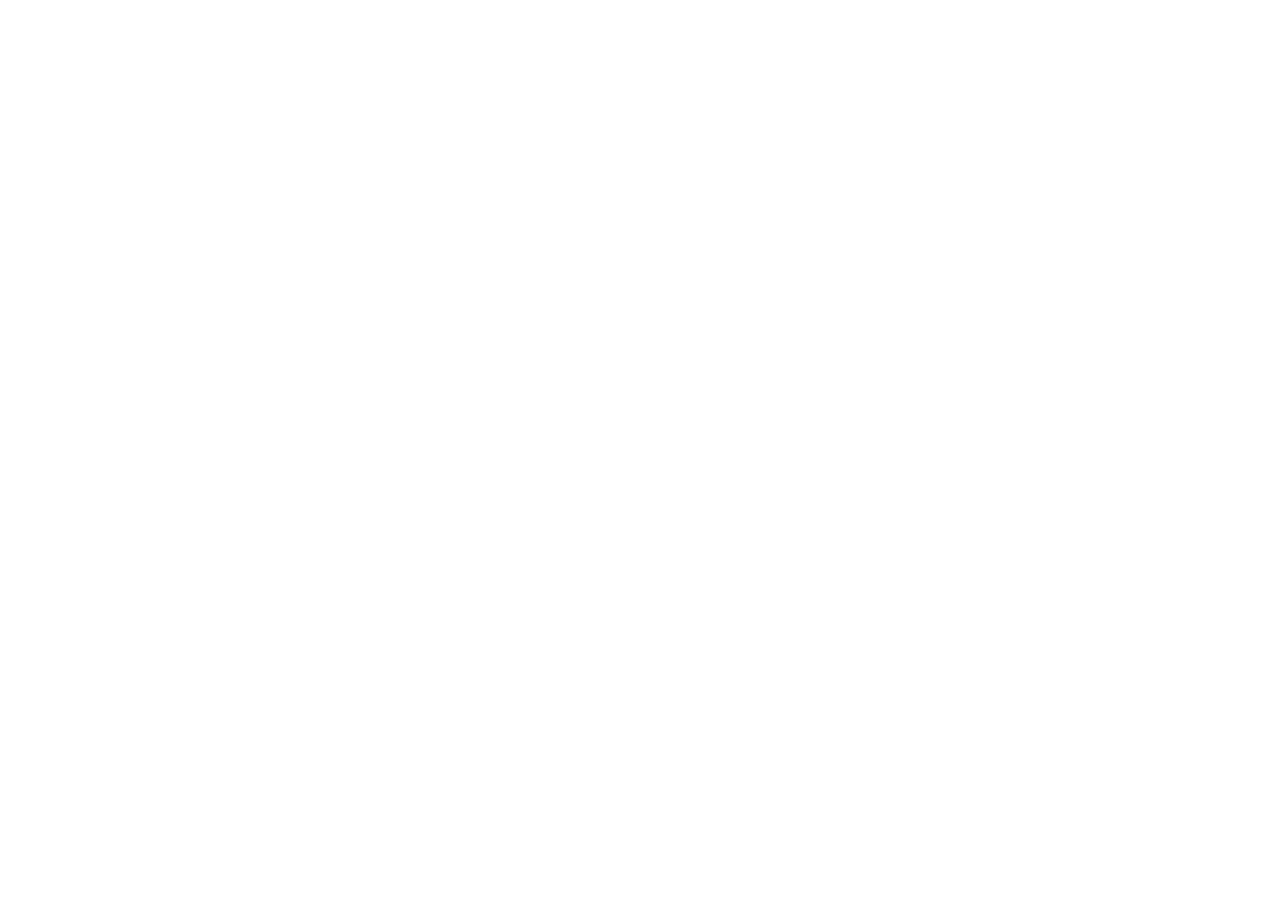
==== index.html @ 91ab228a "Tambah kerangka halaman beranda" ====
<!DOCTYPE html>
<html lang="id">

<head>
    <meta charset="UTF-8">
    <meta name="viewport" content="width=device-width, initial-scale=1.0">
    <meta name="description" content="Katalog kain dan busana Sasirangan khas Banjarmasin karya pengrajin lokal.">
    <title>Sasirangan Banua | Kain Khas Banjar</title>
</head>

<body>

</body>

</html>
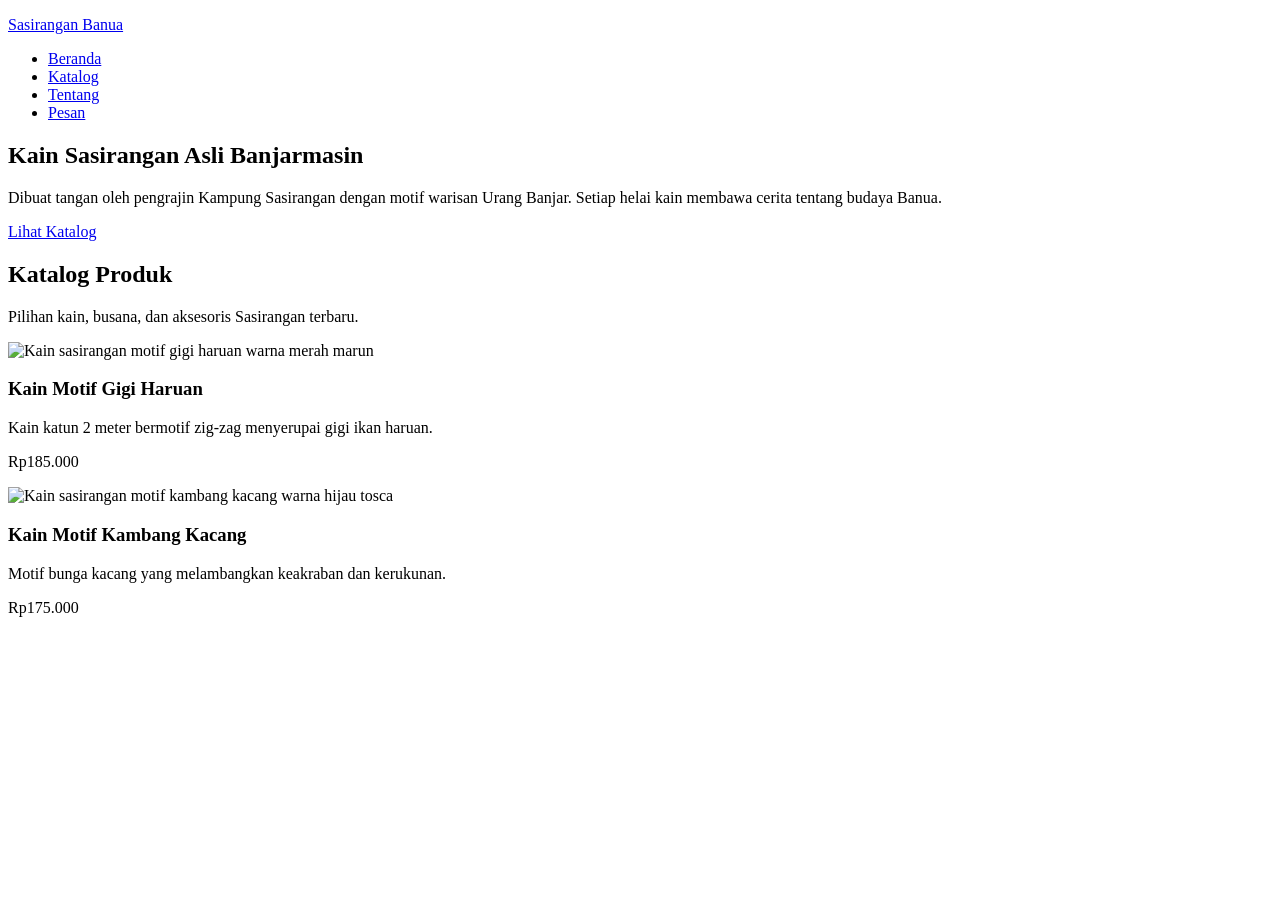
==== commit be0930b8: "Tambah hero dan katalog 6 produk" ====
--- a/index.html
+++ b/index.html
@@ -9,7 +9,55 @@
 </head>
 
 <body>
+    <!-- ========== HEADER & NAVIGASI ========== -->
+    <header class="header-situs">
+        <p class="logo"><a href="index.html">Sasirangan Banua</a></p>
+        <nav aria-label="Navigasi utama">
+            <ul class="menu">
+                <li><a href="index.html" aria-current="page">Beranda</a></li>
+                <li><a href="#katalog">Katalog</a></li>
+                <li><a href="#tentang">Tentang</a></li>
+                <li><a href="kontak.html">Pesan</a></li>
+            </ul>
+        </nav>
+    </header>
+    <main>
+        <!-- ========== HERO ========== -->
+        <section class="hero" id="beranda">
+            <h1>Kain Sasirangan Asli Banjarmasin</h1>
+            <p>Dibuat tangan oleh pengrajin Kampung Sasirangan dengan motif warisan Urang Banjar.
+                Setiap helai kain membawa cerita tentang budaya Banua.</p>
+            <a class="tombol" href="#katalog">Lihat Katalog</a>
+        </section>
+        <!-- ========== KATALOG ========== -->
+        <section class="bagian" id="katalog">
+            <h2>Katalog Produk</h2>
+            <p>Pilihan kain, busana, dan aksesoris Sasirangan terbaru.</p>
 
+            <div class="katalog-grid">
+                <article class="kartu">
+                    <img src="img/gigi-haruan.svg" alt="Kain sasirangan motif gigi haruan warna merah marun" width="600"
+                        height="400">
+                    <div class="kartu-isi">
+                        <h3>Kain Motif Gigi Haruan</h3>
+                        <p>Kain katun 2 meter bermotif zig-zag menyerupai gigi ikan haruan.</p>
+                        <p class="harga">Rp185.000</p>
+                    </div>
+                </article>
+
+                <article class="kartu">
+                    <img src="img/kambang-kacang.svg" alt="Kain sasirangan motif kambang kacang warna hijau tosca"
+                        width="600" height="400">
+                    <div class="kartu-isi">
+                        <h3>Kain Motif Kambang Kacang</h3>
+                        <p>Motif bunga kacang yang melambangkan keakraban dan kerukunan.</p>
+                        <p class="harga">Rp175.000</p>
+                    </div>
+                </article>
+
+                <!-- Tambahkan minimal 4 kartu lagi dengan pola yang sama -->
+            </div>
+        </section>
 </body>
 
 </html>
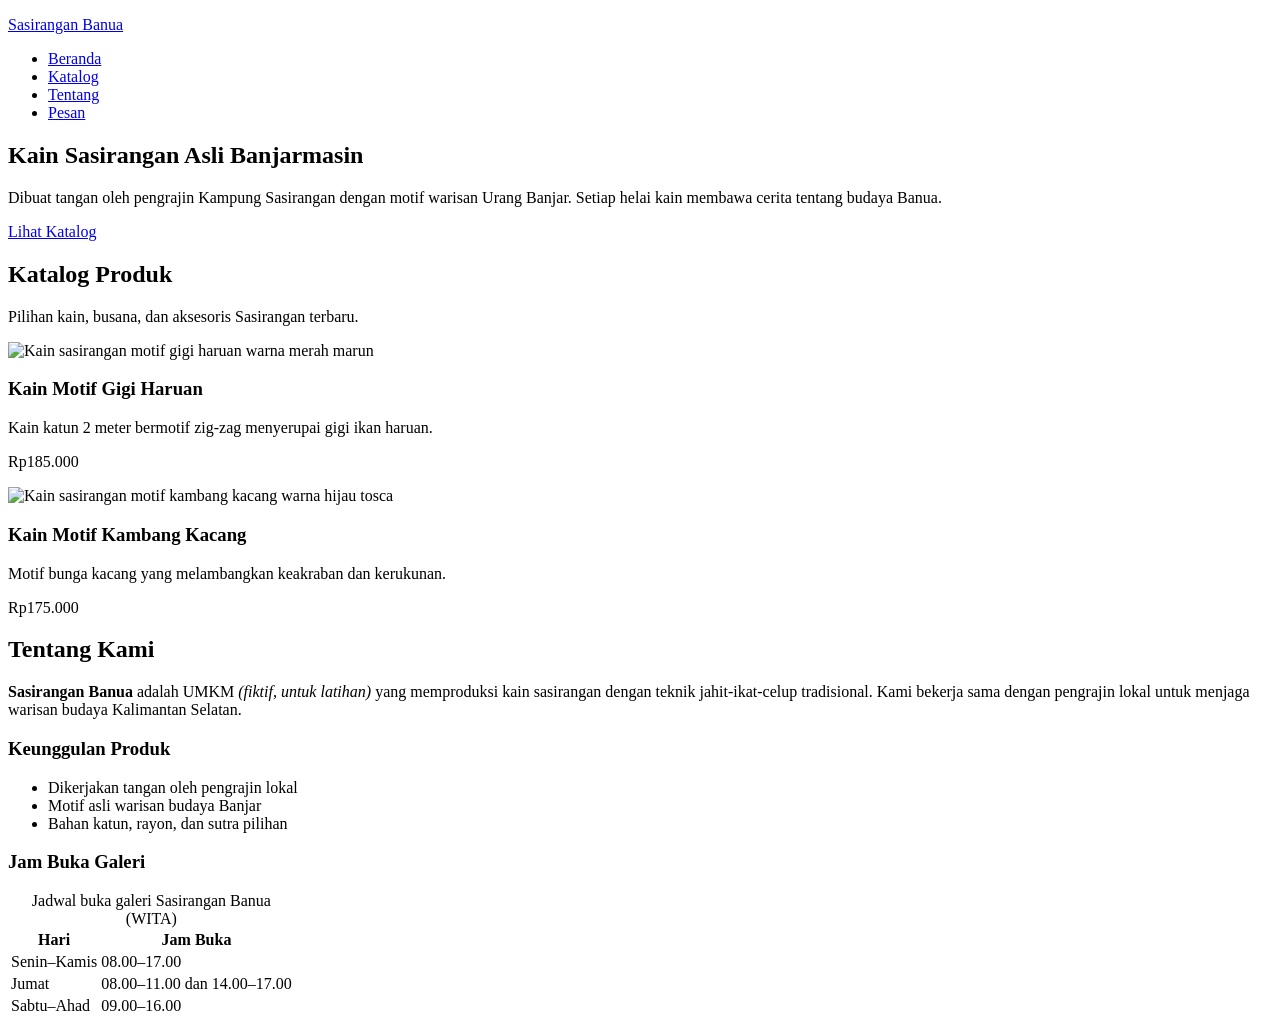
==== commit 7c0ecb9f: "Tambah bagian tentang dan tabel jam buka" ====
--- a/index.html
+++ b/index.html
@@ -58,6 +58,46 @@
                 <!-- Tambahkan minimal 4 kartu lagi dengan pola yang sama -->
             </div>
         </section>
+        <!-- ========== TENTANG ========== -->
+        <section class="bagian" id="tentang">
+            <h2>Tentang Kami</h2>
+            <p><strong>Sasirangan Banua</strong> adalah UMKM <em>(fiktif, untuk latihan)</em> yang
+                memproduksi kain sasirangan dengan teknik jahit-ikat-celup tradisional. Kami bekerja sama
+                dengan pengrajin lokal untuk menjaga warisan budaya Kalimantan Selatan.</p>
+
+            <h3>Keunggulan Produk</h3>
+            <ul>
+                <li>Dikerjakan tangan oleh pengrajin lokal</li>
+                <li>Motif asli warisan budaya Banjar</li>
+                <li>Bahan katun, rayon, dan sutra pilihan</li>
+            </ul>
+
+            <h3>Jam Buka Galeri</h3>
+            <table>
+                <caption>Jadwal buka galeri Sasirangan Banua (WITA)</caption>
+                <thead>
+                    <tr>
+                        <th scope="col">Hari</th>
+                        <th scope="col">Jam Buka</th>
+                    </tr>
+                </thead>
+                <tbody>
+                    <tr>
+                        <td>Senin–Kamis</td>
+                        <td>08.00–17.00</td>
+                    </tr>
+                    <tr>
+                        <td>Jumat</td>
+                        <td>08.00–11.00 dan 14.00–17.00</td>
+                    </tr>
+                    <tr>
+                        <td>Sabtu–Ahad</td>
+                        <td>09.00–16.00</td>
+                    </tr>
+                </tbody>
+            </table>
+        </section>
+    </main>
 </body>
 
 </html>
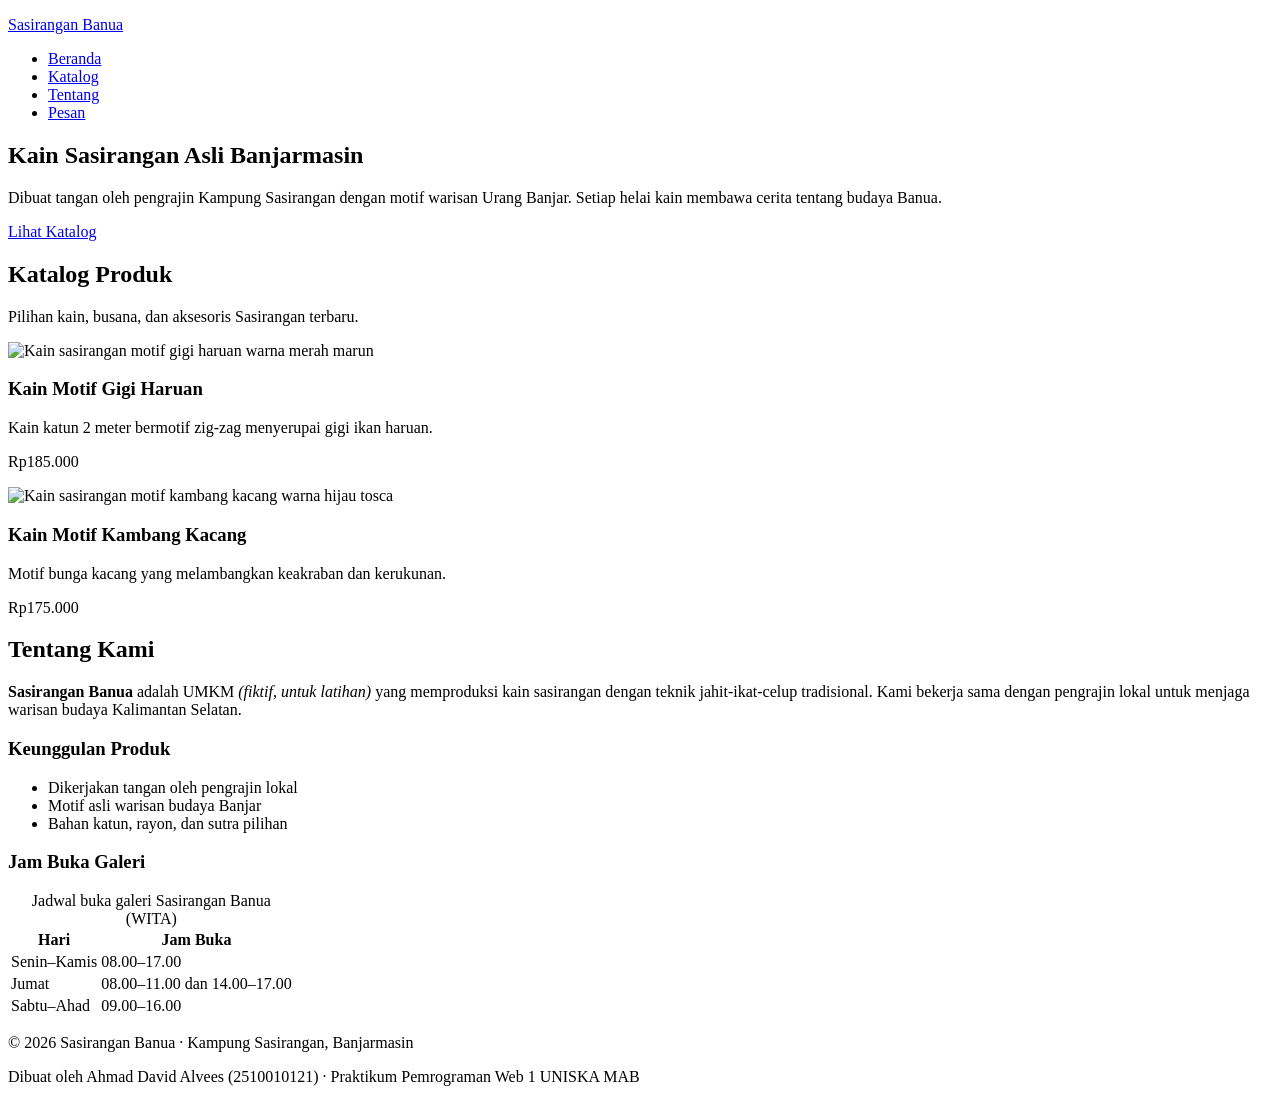
==== commit b342dc41: "Tambah formulir pemesanan di kontak.html" ====
--- a/index.html
+++ b/index.html
@@ -98,6 +98,14 @@
             </table>
         </section>
     </main>
+    <!-- ========== FOOTER ========== -->
+    <footer class="footer-situs">
+        <p>&copy; 2026 Sasirangan Banua &middot; Kampung Sasirangan, Banjarmasin</p>
+        <p>Dibuat oleh Ahmad David Alvees (2510010121) &middot; Praktikum Pemrograman Web 1 UNISKA MAB</p>
+    </footer>
+</body>
+
+</html>
 </body>
 
 </html>
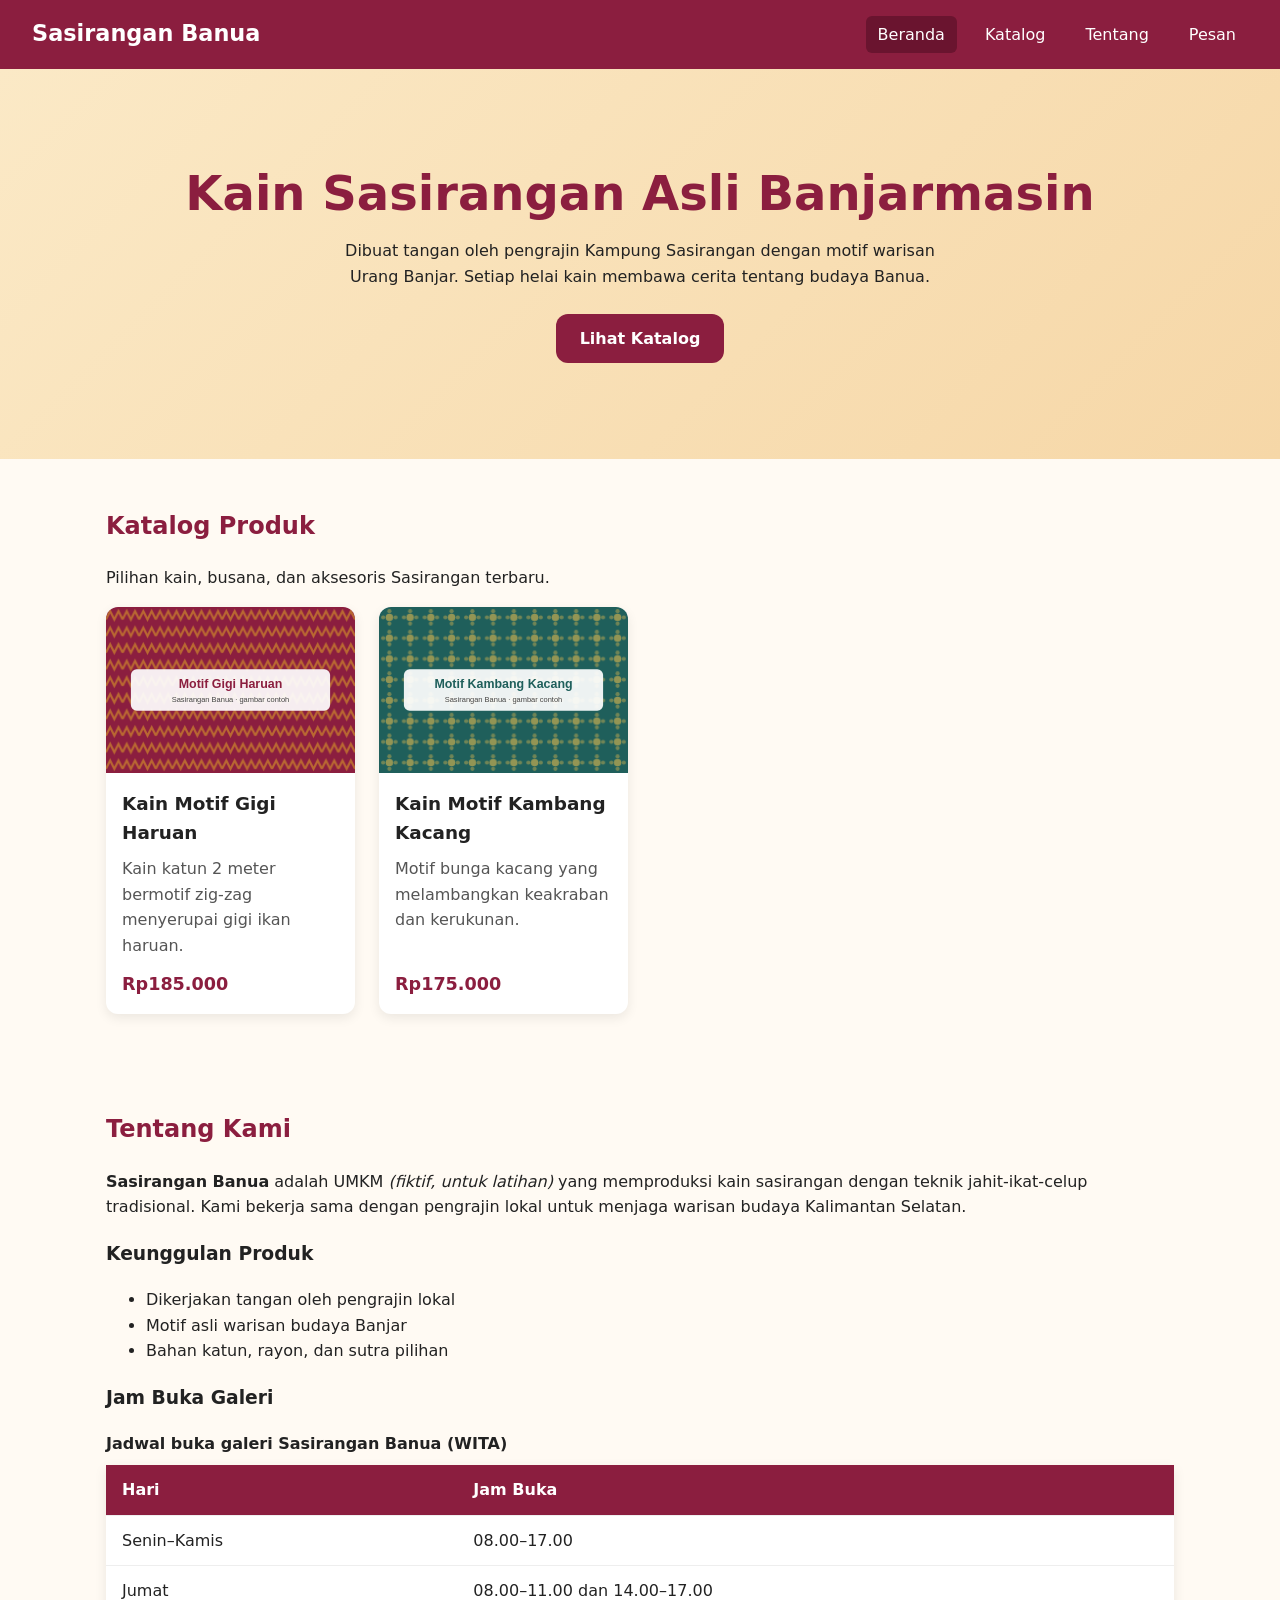
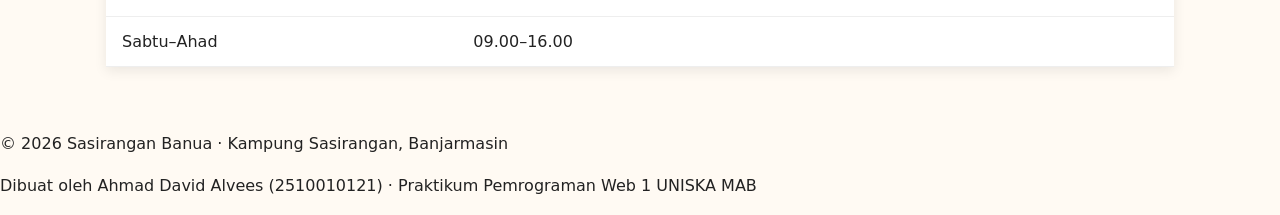
==== commit 1011edc7: "Perbaiki tampilan berdasarkan uji responsif" ====
--- a/index.html
+++ b/index.html
@@ -6,6 +6,7 @@
     <meta name="viewport" content="width=device-width, initial-scale=1.0">
     <meta name="description" content="Katalog kain dan busana Sasirangan khas Banjarmasin karya pengrajin lokal.">
     <title>Sasirangan Banua | Kain Khas Banjar</title>
+    <link rel="stylesheet" href="css/style.css">
 </head>
 
 <body>
--- a/css/style.css
+++ b/css/style.css
@@ -0,0 +1,369 @@
+/* =========================================================
+Sasirangan Banua — style.css
+Pendekatan: mobile-first (gaya dasar untuk HP, lalu
+disesuaikan untuk layar lebar dengan media query)
+========================================================= */
+/* ---------- 1. Variabel (custom properties) ---------- */
+:root {
+    --warna-utama: #8b1e3f;
+    /* merah marun sasirangan */
+    --warna-utama-gelap: #6a142f;
+    --warna-aksen: #e0a526;
+    /* kuning kunyit */
+    --warna-krem: #fbe9c6;
+    --warna-teks: #222222;
+    --warna-teks-lembut: #555555;
+    --warna-latar: #fffaf3;
+    --warna-kartu: #ffffff;
+    --radius: 12px;
+    --bayangan: 0 4px 12px rgba(0, 0, 0, 0.08);
+    --lebar-maks: 1100px;
+}
+
+/* ---------- 2. Reset ringan & dasar ---------- */
+*,
+*::before,
+*::after {
+    box-sizing: border-box;
+}
+
+html {
+    scroll-behavior: smooth;
+    scroll-padding-top: 7rem;
+    /* agar judul tidak tertutup header sticky */
+}
+
+body {
+    margin: 0;
+    font-family: "Segoe UI", system-ui, -apple-system, Roboto, Arial, sans-serif;
+    font-size: 1rem;
+    line-height: 1.6;
+    color: var(--warna-teks);
+    background-color: var(--warna-latar);
+}
+
+img {
+    display: block;
+    max-width: 100%;
+    height: auto;
+}
+
+a {
+    color: var(--warna-utama);
+}
+
+/* Penanda fokus untuk pengguna keyboard — JANGAN dihapus */
+a:focus-visible,
+button:focus-visible,
+input:focus-visible,
+select:focus-visible,
+textarea:focus-visible {
+    outline: 3px solid var(--warna-utama-gelap);
+    outline-offset: 2px;
+}
+
+/* ---------- 3. Header & navigasi (Flexbox) ---------- */
+.header-situs {
+    position: sticky;
+    top: 0;
+    z-index: 10;
+    display: flex;
+    flex-direction: column;
+    /* HP: logo di atas menu */
+    align-items: center;
+    gap: 0.5rem;
+    padding: 1rem;
+    background-color: var(--warna-utama);
+    color: #ffffff;
+}
+
+.logo {
+    margin: 0;
+    font-size: 1.4rem;
+    font-weight: 700;
+}
+
+.logo a {
+    color: inherit;
+    text-decoration: none;
+}
+
+.menu {
+    display: flex;
+    flex-wrap: wrap;
+    justify-content: center;
+    gap: 0.25rem 1rem;
+    margin: 0;
+    padding: 0;
+    list-style: none;
+}
+
+.menu a {
+    display: block;
+    padding: 0.35rem 0.75rem;
+    border-radius: 6px;
+    color: #ffffff;
+    text-decoration: none;
+}
+
+.menu a:hover,
+.menu a[aria-current="page"] {
+    background-color: var(--warna-utama-gelap);
+}
+
+.header-situs a:focus-visible {
+    outline-color: #ffffff;
+    /* fokus putih agar terlihat di latar header yang gelap */
+}
+
+/* ---------- 4. Hero ---------- */
+.hero {
+    padding: 4rem 1rem;
+    text-align: center;
+    background: linear-gradient(135deg, var(--warna-krem), #f6d7a7);
+}
+
+.hero h1 {
+    margin: 0 0 1rem;
+    font-size: clamp(1.8rem, 5vw, 3rem);
+    line-height: 1.2;
+    color: var(--warna-utama);
+}
+
+.hero p {
+    max-width: 40rem;
+    margin: 0 auto 1.5rem;
+}
+
+/* ---------- 5. Tombol ---------- */
+.tombol {
+    display: inline-block;
+    padding: 0.75rem 1.5rem;
+    border: none;
+    border-radius: var(--radius);
+    background-color: var(--warna-utama);
+    color: #ffffff;
+    font: inherit;
+    font-weight: 600;
+    text-decoration: none;
+    cursor: pointer;
+    transition: background-color 0.2s ease, transform 0.2s ease;
+}
+
+.tombol:hover {
+    background-color: var(--warna-utama-gelap);
+    transform: translateY(-2px);
+}
+
+/* ---------- 6. Bagian (section) umum ---------- */
+.bagian {
+    max-width: var(--lebar-maks);
+    margin-inline: auto;
+    padding: 3rem 1rem;
+}
+
+.bagian h1,
+.bagian h2 {
+    margin-top: 0;
+    color: var(--warna-utama);
+}
+
+/* ---------- 7. Katalog (CSS Grid) ---------- */
+.katalog-grid {
+    display: grid;
+    grid-template-columns: repeat(auto-fill, minmax(240px, 1fr));
+    gap: 1.5rem;
+}
+
+.kartu {
+    display: flex;
+    flex-direction: column;
+    overflow: hidden;
+    border-radius: var(--radius);
+    background-color: var(--warna-kartu);
+    box-shadow: var(--bayangan);
+    transition: transform 0.2s ease;
+}
+
+.kartu:hover {
+    transform: translateY(-4px);
+}
+
+.kartu img {
+    width: 100%;
+    aspect-ratio: 3 / 2;
+    object-fit: cover;
+}
+
+.kartu-isi {
+    display: flex;
+    flex-direction: column;
+    flex-grow: 1;
+    /* isi kartu mengisi sisa tinggi */
+    padding: 1rem;
+}
+
+.kartu h3 {
+    margin: 0 0 0.5rem;
+    font-size: 1.15rem;
+}
+
+.kartu p {
+    margin: 0 0 0.75rem;
+    color: var(--warna-teks-lembut);
+}
+
+.kartu .harga {
+    margin-top: auto;
+    /* harga selalu di bagian bawah kartu */
+    margin-bottom: 0;
+    font-size: 1.1rem;
+    font-weight: 700;
+    color: var(--warna-utama);
+}
+
+/* ---------- 8. Tabel ---------- */
+table {
+    width: 100%;
+    border-collapse: collapse;
+    background-color: var(--warna-kartu);
+    box-shadow: var(--bayangan);
+}
+
+caption {
+    margin-bottom: 0.5rem;
+    font-weight: 600;
+    text-align: left;
+}
+
+th,
+td {
+    padding: 0.75rem 1rem;
+    border-bottom: 1px solid #eeeeee;
+    text-align: left;
+}
+
+thead th {
+    background-color: var(--warna-utama);
+    color: #ffffff;
+}
+
+/* ---------- 9. Formulir ---------- */
+.form-pesan {
+    display: grid;
+    gap: 1rem;
+    max-width: 40rem;
+    padding: 1.5rem;
+    border-radius: var(--radius);
+    background-color: var(--warna-kartu);
+    box-shadow: var(--bayangan);
+}
+
+.kolom {
+    display: flex;
+    flex-direction: column;
+    gap: 0.35rem;
+}
+
+label,
+legend {
+    font-weight: 600;
+}
+
+input,
+select,
+textarea {
+    width: 100%;
+    padding: 0.65rem 0.75rem;
+    border: 1px solid #b5b5b5;
+    border-radius: 8px;
+    font: inherit;
+}
+
+fieldset {
+    display: flex;
+    flex-direction: column;
+    gap: 0.35rem;
+    border: 1px solid #dddddd;
+    border-radius: 8px;
+}
+
+fieldset label,
+.cek {
+    display: flex;
+    align-items: center;
+    gap: 0.5rem;
+    font-weight: 400;
+}
+
+input[type="radio"],
+input[type="checkbox"] {
+    width: auto;
+}
+
+.kolom {
+    display: flex;
+    flex-direction: column;
+    gap: 0.35rem;
+}
+
+label,
+legend {
+    font-weight: 600;
+}
+
+input,
+select,
+textarea {
+    width: 100%;
+    padding: 0.65rem 0.75rem;
+    border: 1px solid #b5b5b5;
+    border-radius: 8px;
+    font: inherit;
+}
+
+fieldset {
+    display: flex;
+    flex-direction: column;
+    gap: 0.35rem;
+    border: 1px solid #dddddd;
+    border-radius: 8px;
+}
+
+fieldset label,
+.cek {
+    display: flex;
+    align-items: center;
+    gap: 0.5rem;
+    font-weight: 400;
+}
+
+input[type="radio"],
+input[type="checkbox"] {
+    width: auto;
+}
+
+/* ---------- 11. Responsif: tablet & desktop ---------- */
+@media (min-width: 768px) {
+    .header-situs {
+        flex-direction: row;
+        /* logo kiri, menu kanan */
+        justify-content: space-between;
+        padding-inline: 2rem;
+    }
+
+    .hero {
+        padding: 6rem 2rem;
+    }
+}
+
+/* Hormati pengguna yang tidak ingin banyak animasi */
+@media (prefers-reduced-motion: reduce) {
+    html {
+        scroll-behavior: auto;
+    }
+
+    * {
+        transition: none !important;
+    }
+}
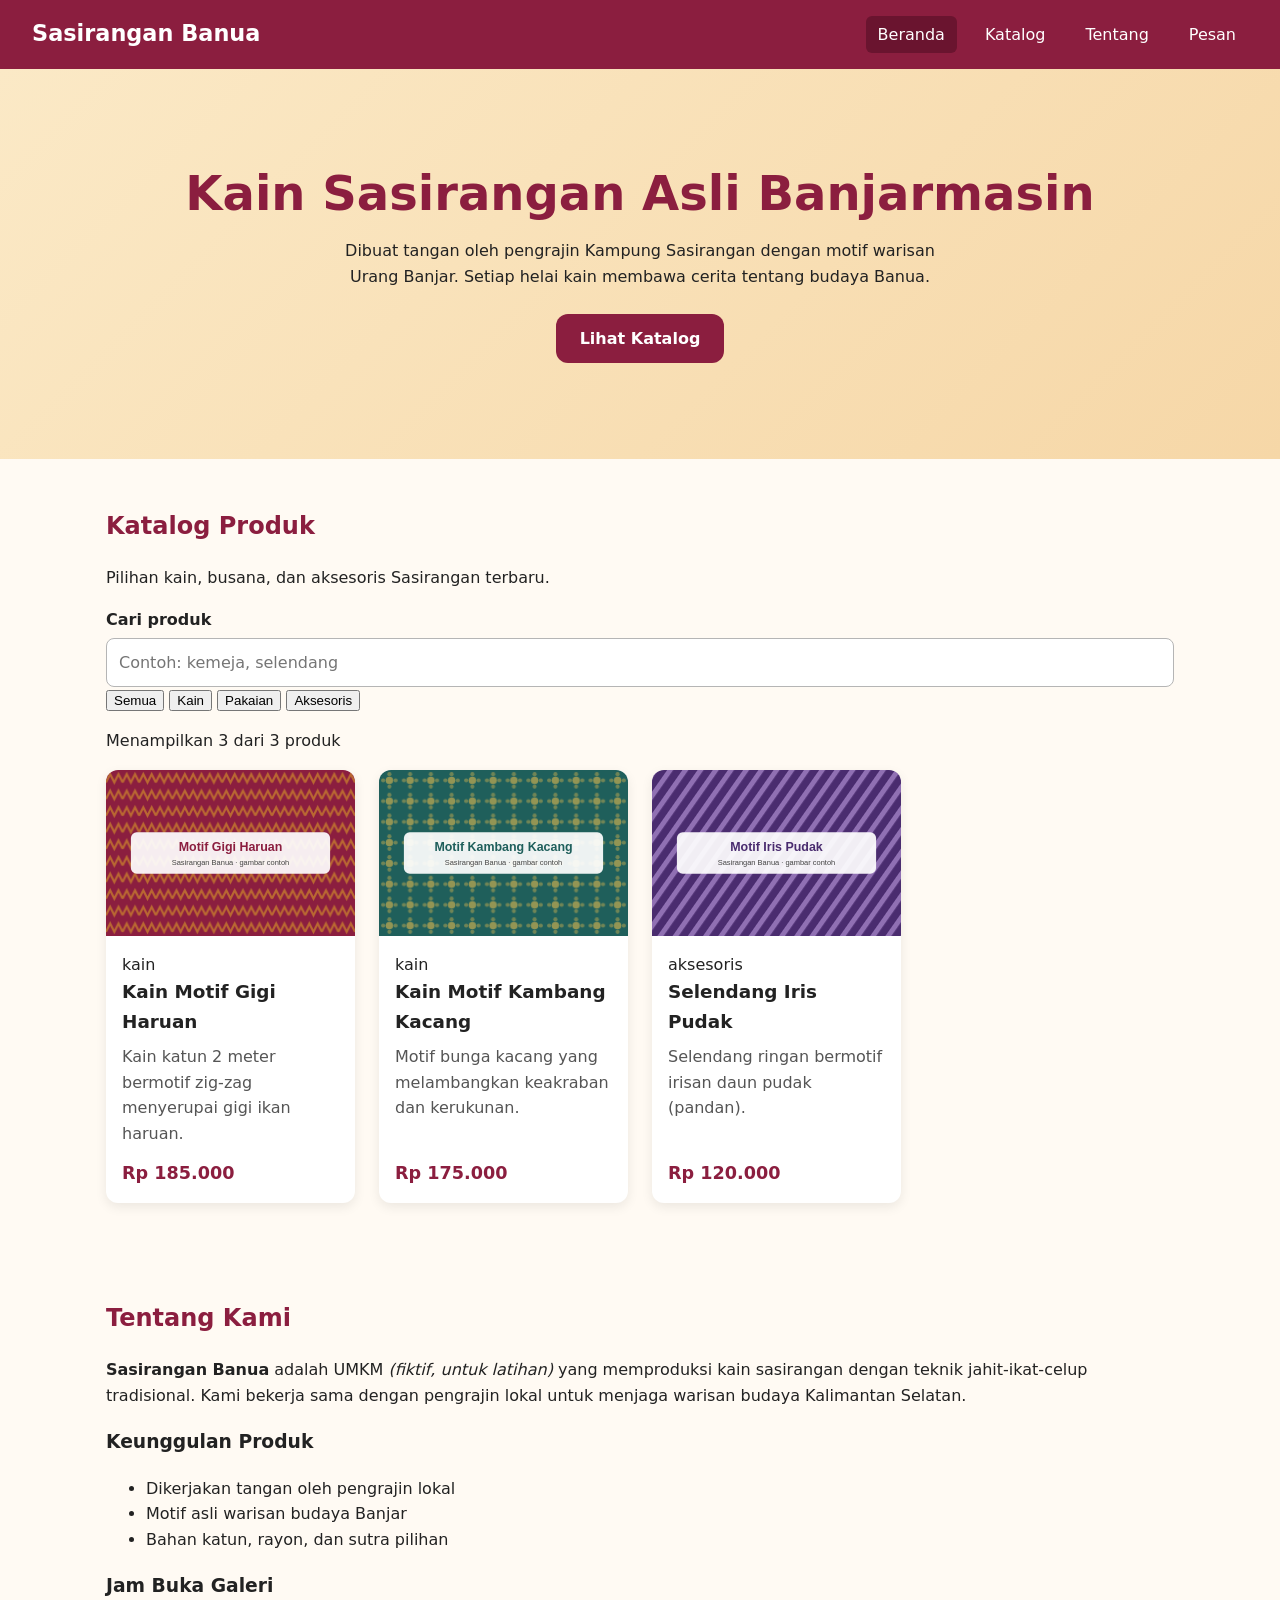
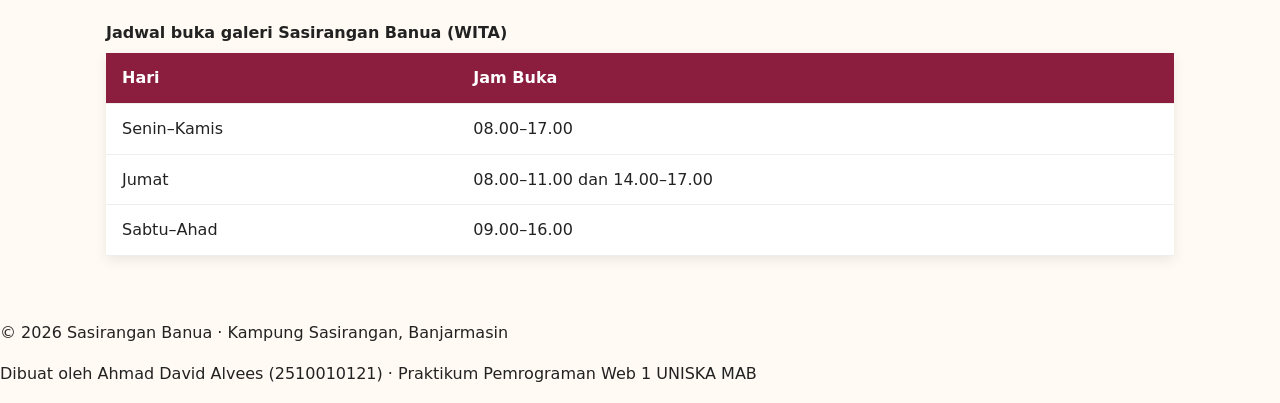
==== commit 009d183f: "Tampilkan katalog dari array data dengan DOM" ====
--- a/index.html
+++ b/index.html
@@ -7,6 +7,7 @@
     <meta name="description" content="Katalog kain dan busana Sasirangan khas Banjarmasin karya pengrajin lokal.">
     <title>Sasirangan Banua | Kain Khas Banjar</title>
     <link rel="stylesheet" href="css/style.css">
+    <script src="js/katalog.js" defer></script>
 </head>
 
 <body>
@@ -35,29 +36,27 @@
             <h2>Katalog Produk</h2>
             <p>Pilihan kain, busana, dan aksesoris Sasirangan terbaru.</p>
 
-            <div class="katalog-grid">
-                <article class="kartu">
-                    <img src="img/gigi-haruan.svg" alt="Kain sasirangan motif gigi haruan warna merah marun" width="600"
-                        height="400">
-                    <div class="kartu-isi">
-                        <h3>Kain Motif Gigi Haruan</h3>
-                        <p>Kain katun 2 meter bermotif zig-zag menyerupai gigi ikan haruan.</p>
-                        <p class="harga">Rp185.000</p>
-                    </div>
-                </article>
+            <div class="kontrol-katalog">
+                <div class="kolom">
+                    <label for="cari">Cari produk</label>
+                    <input type="search" id="cari" placeholder="Contoh: kemeja, selendang">
+                </div>
+                <div class="filter" role="group" aria-label="Filter kategori">
+                    <button type="button" class="tombol-filter aktif" data-kategori="semua"
+                        aria-pressed="true">Semua</button>
+                    <button type="button" class="tombol-filter" data-kategori="kain" aria-pressed="false">Kain</button>
+                    <button type="button" class="tombol-filter" data-kategori="pakaian"
+                        aria-pressed="false">Pakaian</button>
+                    <button type="button" class="tombol-filter" data-kategori="aksesoris"
+                        aria-pressed="false">Aksesoris</button>
+                </div>
+            </div>
 
-                <article class="kartu">
-                    <img src="img/kambang-kacang.svg" alt="Kain sasirangan motif kambang kacang warna hijau tosca"
-                        width="600" height="400">
-                    <div class="kartu-isi">
-                        <h3>Kain Motif Kambang Kacang</h3>
-                        <p>Motif bunga kacang yang melambangkan keakraban dan kerukunan.</p>
-                        <p class="harga">Rp175.000</p>
-                    </div>
-                </article>
-
-                <!-- Tambahkan minimal 4 kartu lagi dengan pola yang sama -->
-            </div>
+            <p id="info-jumlah" class="info-jumlah" aria-live="polite"></p>
+            <div id="daftar-katalog" class="katalog-grid"></div>
+            <noscript>
+                <p>Aktifkan JavaScript untuk melihat katalog produk.</p>
+            </noscript>
         </section>
         <!-- ========== TENTANG ========== -->
         <section class="bagian" id="tentang">
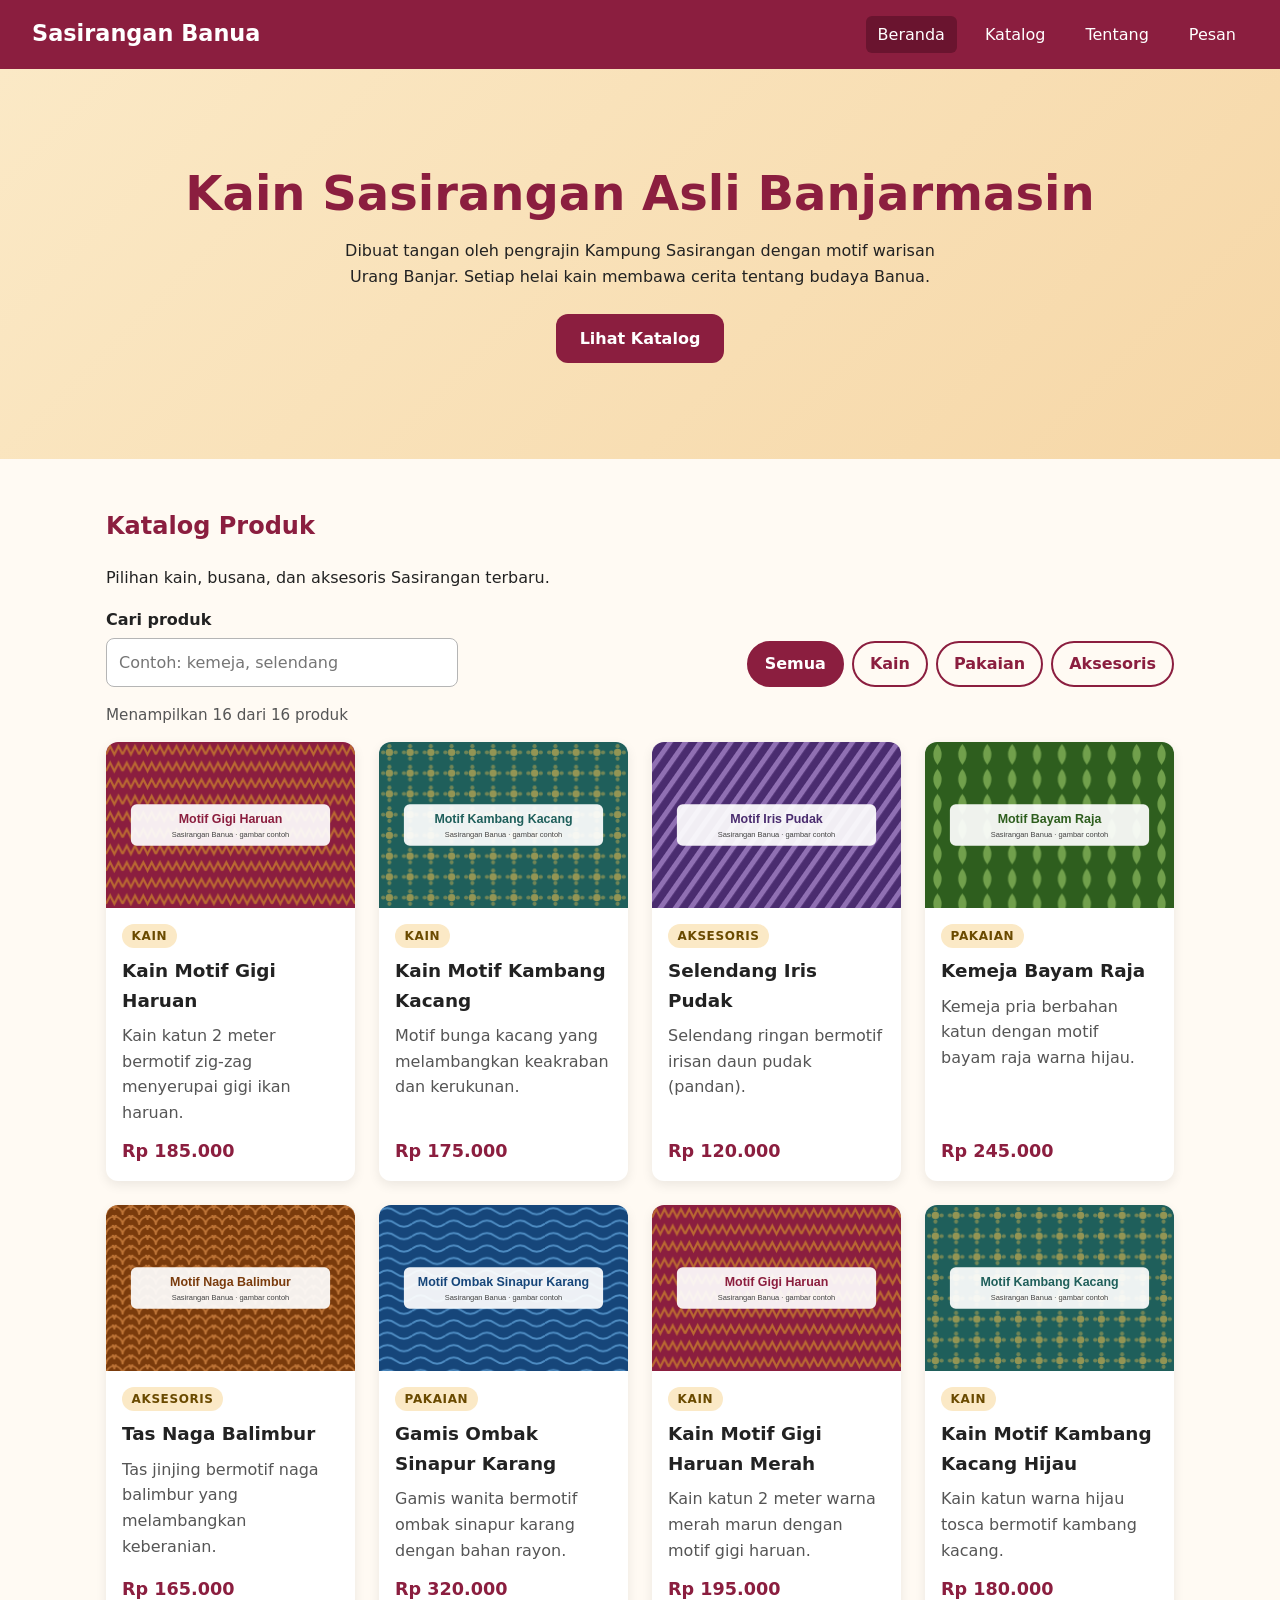
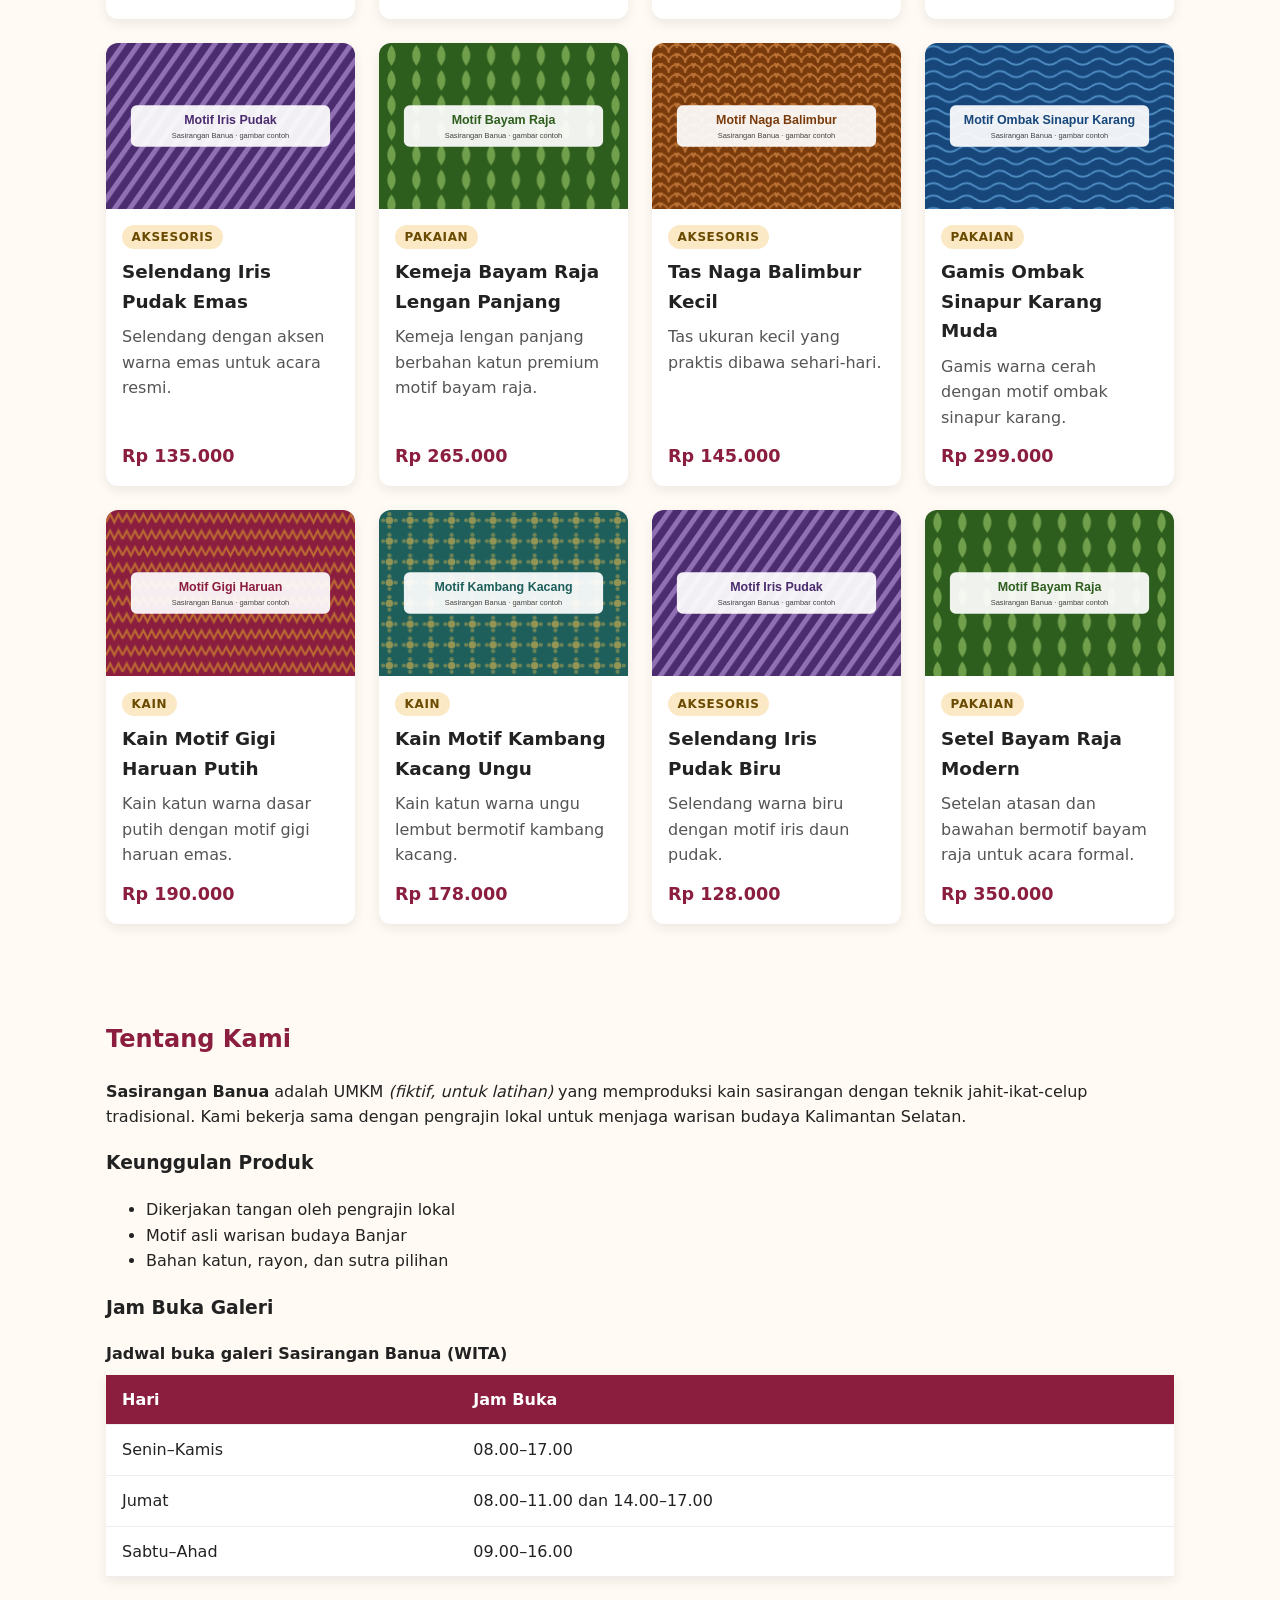
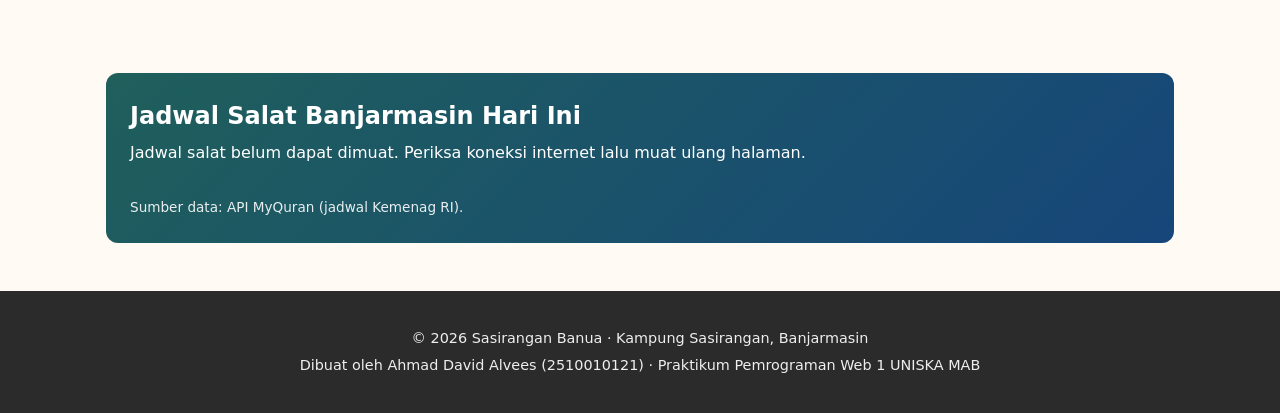
==== commit a15efc32: "Tambah widget jadwal salat dari API MyQuran" ====
--- a/index.html
+++ b/index.html
@@ -7,7 +7,9 @@
     <meta name="description" content="Katalog kain dan busana Sasirangan khas Banjarmasin karya pengrajin lokal.">
     <title>Sasirangan Banua | Kain Khas Banjar</title>
     <link rel="stylesheet" href="css/style.css">
+    <link rel="icon" href="img/favicon.svg" type="image/svg+xml">
     <script src="js/katalog.js" defer></script>
+    <script src="js/jadwal-salat.js" defer></script>
 </head>
 
 <body>
@@ -98,11 +100,21 @@
             </table>
         </section>
     </main>
+    <!-- ========== JADWAL SALAT (data dari API) ========== -->
+    <section class="bagian" id="jadwal">
+        <div class="jadwal-salat" id="jadwal-salat">
+            <h2>Jadwal Salat Banjarmasin Hari Ini</h2>
+            <p class="status" aria-live="polite">Memuat jadwal salat...</p>
+            <ul class="daftar-waktu" hidden></ul>
+            <p class="sumber">Sumber data: API MyQuran (jadwal Kemenag RI).</p>
+        </div>
+    </section>
     <!-- ========== FOOTER ========== -->
     <footer class="footer-situs">
         <p>&copy; 2026 Sasirangan Banua &middot; Kampung Sasirangan, Banjarmasin</p>
         <p>Dibuat oleh Ahmad David Alvees (2510010121) &middot; Praktikum Pemrograman Web 1 UNISKA MAB</p>
     </footer>
+
 </body>
 
 </html>
--- a/css/style.css
+++ b/css/style.css
@@ -343,6 +343,19 @@
     width: auto;
 }
 
+/* ---------- 10. Footer ---------- */
+.footer-situs {
+    padding: 2rem 1rem;
+    background-color: #2b2b2b;
+    color: #eeeeee;
+    font-size: 0.9rem;
+    text-align: center;
+}
+
+.footer-situs p {
+    margin: 0.25rem 0;
+}
+
 /* ---------- 11. Responsif: tablet & desktop ---------- */
 @media (min-width: 768px) {
     .header-situs {
@@ -366,4 +379,146 @@
     * {
         transition: none !important;
     }
+}
+
+/* ---------- 12. Komponen interaktif (Modul 3) ---------- */
+.kontrol-katalog {
+    display: flex;
+    flex-direction: column;
+    gap: 1rem;
+    margin-bottom: 1rem;
+}
+
+.filter {
+    display: flex;
+    flex-wrap: wrap;
+    gap: 0.5rem;
+}
+
+.tombol-filter {
+    padding: 0.5rem 1rem;
+    border: 2px solid var(--warna-utama);
+    border-radius: 999px;
+    background-color: transparent;
+    color: var(--warna-utama);
+    font: inherit;
+    font-weight: 600;
+    cursor: pointer;
+}
+
+.tombol-filter:hover,
+.tombol-filter.aktif {
+    background-color: var(--warna-utama);
+    color: #ffffff;
+}
+
+.info-jumlah {
+    color: var(--warna-teks-lembut);
+    font-size: 0.95rem;
+}
+
+.label-kategori {
+    align-self: flex-start;
+    margin-bottom: 0.5rem;
+    padding: 0.15rem 0.6rem;
+    border-radius: 999px;
+    background-color: var(--warna-krem);
+    color: #6a4a00;
+    font-size: 0.75rem;
+    font-weight: 700;
+    letter-spacing: 0.05em;
+    text-transform: uppercase;
+}
+
+.pesan-error {
+    margin: 0;
+    color: #b00020;
+    font-size: 0.9rem;
+}
+
+.pesan-error:empty {
+    display: none;
+    /* sembunyikan jika belum ada pesan */
+}
+
+[aria-invalid="true"] {
+    border-color: #b00020;
+    background-color: #fff5f6;
+}
+
+.hasil-pesan {
+    max-width: 40rem;
+    margin-top: 2rem;
+    padding: 1.5rem;
+    border-left: 6px solid var(--warna-aksen);
+    border-radius: var(--radius);
+    background-color: var(--warna-kartu);
+    box-shadow: var(--bayangan);
+}
+
+.hasil-pesan h2 {
+    margin-top: 0;
+}
+
+.hasil-pesan pre {
+    white-space: pre-wrap;
+    font-family: inherit;
+}
+
+@media (min-width: 768px) {
+    .kontrol-katalog {
+        flex-direction: row;
+        align-items: flex-end;
+        justify-content: space-between;
+    }
+
+    .kontrol-katalog .kolom {
+        flex: 1;
+        max-width: 22rem;
+    }
+}
+
+/* ---------- 13. Widget jadwal salat (Modul 4) ---------- */
+.jadwal-salat {
+    padding: 1.5rem;
+    border-radius: var(--radius);
+    background: linear-gradient(135deg, #1f5f5b, #16467a);
+    color: #ffffff;
+}
+
+.jadwal-salat h2 {
+    margin: 0 0 0.25rem;
+    color: #ffffff;
+}
+
+.jadwal-salat .status {
+    margin: 0 0 1rem;
+}
+
+.daftar-waktu {
+    display: grid;
+    grid-template-columns: repeat(auto-fit, minmax(110px, 1fr));
+    gap: 0.75rem;
+    margin: 0;
+    padding: 0;
+    list-style: none;
+}
+
+.daftar-waktu li {
+    display: flex;
+    flex-direction: column;
+    align-items: center;
+    padding: 0.75rem;
+    border-radius: 10px;
+    background-color: rgba(255, 255, 255, 0.15);
+}
+
+.daftar-waktu strong {
+    font-size: 1.4rem;
+}
+
+.jadwal-salat .sumber {
+    margin: 1rem 0 0;
+    font-size: 0.85rem;
+    opacity: 0.9;
 }
